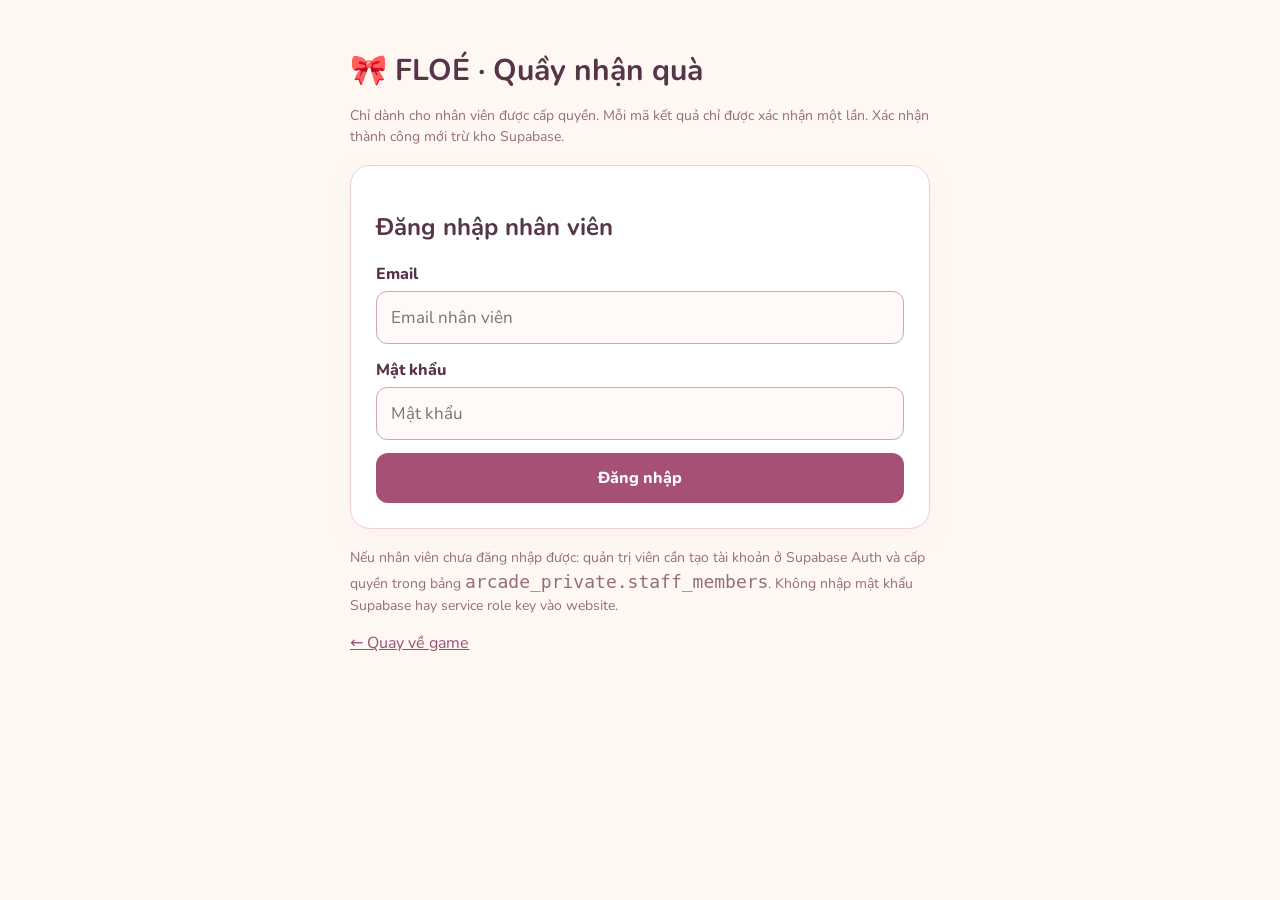
==== staff.html @ d8206705 "feat(preview): secure staff reward verification and atomic stock deduction UI" ====
<!doctype html>
<html lang="vi"><head><meta charset="utf-8"><meta name="viewport" content="width=device-width,initial-scale=1"><title>FLOÉ · Quầy nhận quà</title><link href="https://fonts.googleapis.com/css2?family=Nunito:wght@400;600;700;800;900&display=swap" rel="stylesheet"><style>
:root{color-scheme:light;font-family:Nunito,system-ui,sans-serif;color:#563549;background:#fff8f2}
*{box-sizing:border-box}body{margin:0;padding:24px}main{width:min(580px,100%);margin:26px auto}h1{font-size:30px;margin:0 0 6px}.muted{color:#946d7d;font-size:14px;line-height:1.5}form,.panel{background:white;border:1px solid #edcedb;border-radius:20px;padding:25px;margin:18px 0;box-shadow:0 8px 20px #ead4d72c}label{display:block;font-weight:800;margin:15px 0 6px}input,select{width:100%;font:inherit;font-size:17px;padding:14px;border-radius:11px;border:1.5px solid #cda8bd;background:#fffaf8}button{width:100%;font:800 16px Nunito,sans-serif;background:#a65078;color:white;padding:14px;border:0;border-radius:12px;cursor:pointer;margin-top:13px;min-height:48px}button:disabled{opacity:.5;cursor:not-allowed}.secondary{background:#faf0f4;color:#8c4165;border:1px solid #e5bbd0}.hidden{display:none}.result{white-space:pre-line;border:1px solid #ead7a2;background:#fff9eb;padding:14px;border-radius:12px;margin-top:15px;line-height:1.7}.danger{color:#a52f4e}code{font-size:18px}small{color:#947b86}a{color:#975074}#claim{letter-spacing:2px;text-transform:uppercase;text-align:center;font-size:23px;font-weight:900}#redeem:disabled{filter:grayscale(1)}</style></head>
<body><main><h1>🎀 FLOÉ · Quầy nhận quà</h1><p class="muted">Chỉ dành cho nhân viên được cấp quyền. Mỗi mã kết quả chỉ được xác nhận một lần. Xác nhận thành công mới trừ kho Supabase.</p>
<section id="auth" class="panel"><h2>Đăng nhập nhân viên</h2><label>Email</label><input type="email" id="email" placeholder="Email nhân viên" autocomplete="username"><label>Mật khẩu</label><input type="password" id="password" placeholder="Mật khẩu" autocomplete="current-password"><button id="login">Đăng nhập</button><div id="auth-msg" class="muted" role="status"></div></section>
<section id="counter" class="panel hidden"><div style="display:flex;gap:12px;align-items:center"><h2 style="flex:1;margin:0">Xác nhận quà</h2><button id="logout" class="secondary" style="width:auto;margin:0">Đăng xuất</button></div>
<label>Mã trên màn hình khách</label><input id="claim" autocomplete="off" spellcheck="false" maxlength="11" placeholder="JXXXXXXXXXX"><button id="check">Kiểm tra mã</button>
<div id="status" class="result" role="status">Nhập mã và bấm Kiểm tra. Phải xác minh khách thực sự ở tại quầy trước khi trao quà.</div>
<div id="award" class="hidden"><label>Loại quà thực tế phát</label><select id="prize"><option value="">— Chọn phần thưởng —</option><option value="voucher">Voucher giảm 5%</option><option value="keychain">Móc khóa</option><option value="handmade">Móc khóa handmade</option><option value="candy">2 viên kẹo</option></select><button id="redeem" disabled>Xác nhận đã trao quà và trừ kho</button><p class="muted">Hệ thống sẽ kiểm tra điểm và tồn kho. Chỉ chọn quà đã trao thực tế cho khách.</p></div></section>
<p class="muted">Nếu nhân viên chưa đăng nhập được: quản trị viên cần tạo tài khoản ở Supabase Auth và cấp quyền trong bảng <code>arcade_private.staff_members</code>. Không nhập mật khẩu Supabase hay service role key vào website.</p>
<p><a href="/">← Quay về game</a></p></main><script>
const base="https://etozewzatjchbyrgtorw.supabase.co",key="sb_publishable_RltxXEtMlduczsE1YAu3zw_vKel2gj-",api=base+"/functions/v1/arcade-staff";
const $=x=>document.getElementById(x);let session=null,checked="";
const output=(t,error=false)=>{$("status").textContent=t;$("status").className="result"+(error?" danger":"")};
$("login").onclick=async()=>{try{$("auth-msg").textContent="Đang đăng nhập…";const res=await fetch(base+"/auth/v1/token?grant_type=password",{method:"POST",headers:{"apikey":key,"content-type":"application/json"},body:JSON.stringify({email:$("email").value.trim(),password:$("password").value})});const x=await res.json();if(!res.ok||!x.access_token)throw Error("Sai thông tin đăng nhập hoặc tài khoản chưa được kích hoạt.");session=x.access_token;$("auth").classList.add("hidden");$("counter").classList.remove("hidden");$("password").value="";$("auth-msg").textContent="";}catch(e){$("auth-msg").textContent=e.message}};
$("logout").onclick=()=>{session=null;checked="";$("counter").classList.add("hidden");$("auth").classList.remove("hidden");$("award").classList.add("hidden")};
async function call(action,prize){if(!session)throw Error("Cần đăng nhập lại.");const res=await fetch(api,{method:"POST",headers:{"authorization":"Bearer "+session,"content-type":"application/json"},body:JSON.stringify({action,claim:$("claim").value.trim().toUpperCase(),prize})});const data=await res.json();if(!res.ok||!data.ok)throw Error(data.error||"Không xử lý được mã.");return data}
$("check").onclick=async()=>{checked="";$("award").classList.add("hidden");try{output("Đang kiểm tra dữ liệu…");const d=await call("preview");if(!d.finished)throw Error("Lượt chơi chưa kết thúc.");if(d.claimed)throw Error("Mã này ĐÃ nhận quà: "+(d.prize||""));checked=$("claim").value.trim().toUpperCase();output("Mã hợp lệ · Chưa nhận quà\nCặp ghép: "+d.matches+"/10\nGắp trúng: "+(d.caught?"Có":"Không")+"\nChỉ trao quà khi nhân viên kiểm tra thực tế tại quầy.");$("award").classList.remove("hidden");$("prize").value="";$("redeem").disabled=true;}catch(e){output(e.message,true)}};
$("prize").onchange=()=>{$("redeem").disabled= !$("prize").value||!checked};
$("claim").oninput=()=>{checked="";$("award").classList.add("hidden")};
$("redeem").onclick=async()=>{if(!checked||checked!==$("claim").value.trim().toUpperCase())return;const prize=$("prize").value;if(!prize)return;if(!confirm("Xác nhận đã phát "+$("prize").selectedOptions[0].text+"? Hệ thống sẽ trừ kho và không cho xác nhận lại."))return;$("redeem").disabled=true;try{const d=await call("redeem",prize);output("✅ ĐÃ XÁC NHẬN PHÁT QUÀ\nLoại: "+prize+"\nKho còn: "+d.remaining+"\nMã này không thể đổi thêm lần nữa.");$("award").classList.add("hidden");checked="";}catch(e){output("Không trừ kho: "+e.message,true)}};
</script></body></html>
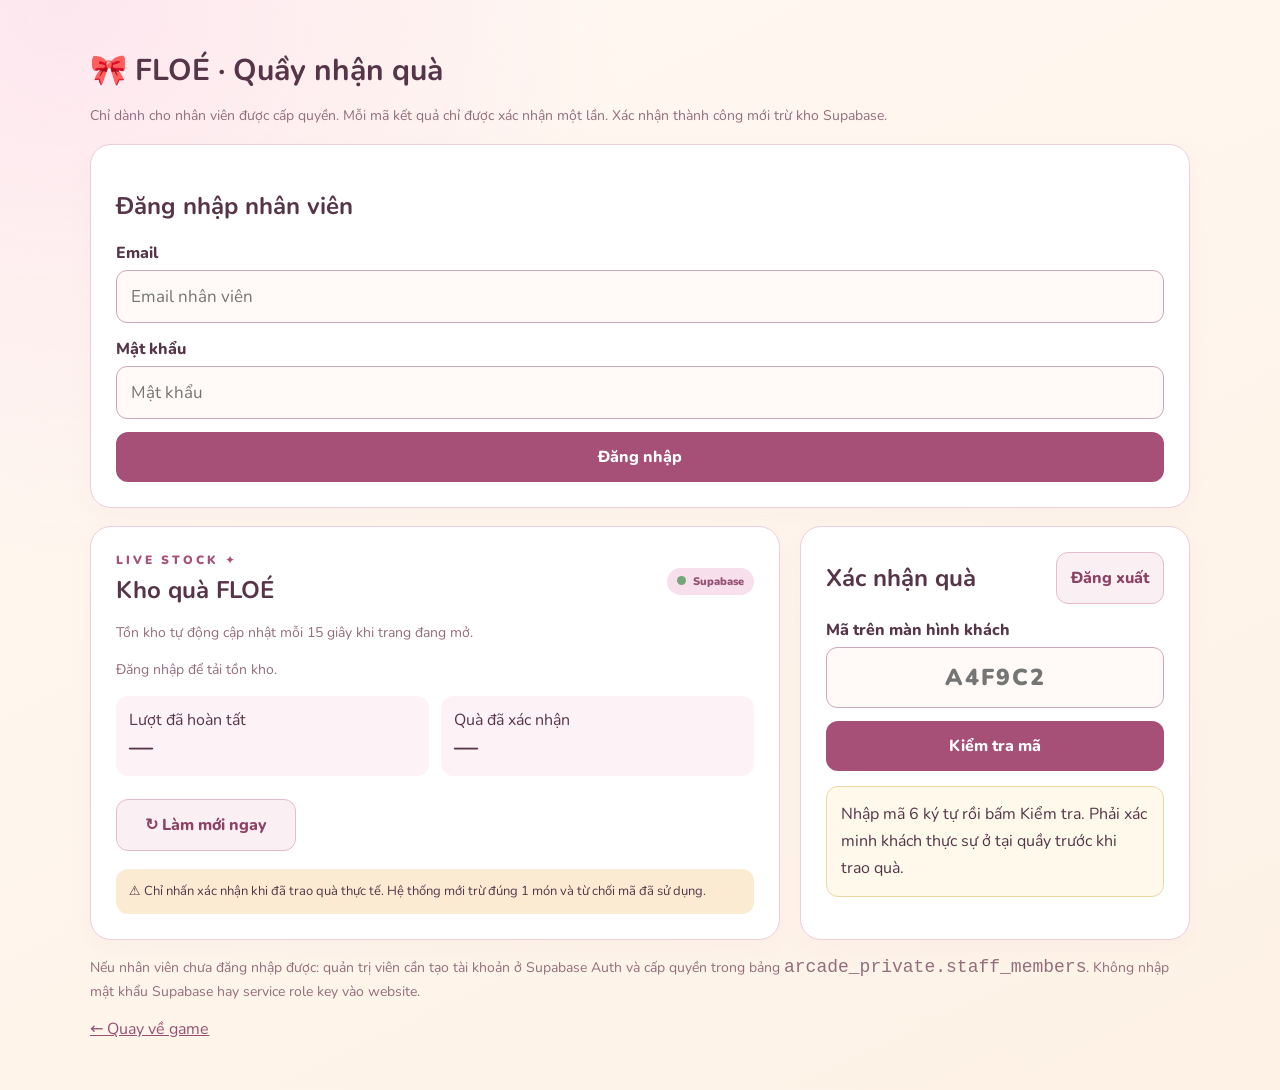
==== commit 5f73f228: "feat(staff): live Supabase reward inventory and responsive counter dashboard" ====
--- a/staff.html
+++ b/staff.html
@@ -1,23 +1,43 @@
 <!doctype html>
 <html lang="vi"><head><meta charset="utf-8"><meta name="viewport" content="width=device-width,initial-scale=1"><title>FLOÉ · Quầy nhận quà</title><link href="https://fonts.googleapis.com/css2?family=Nunito:wght@400;600;700;800;900&display=swap" rel="stylesheet"><style>
 :root{color-scheme:light;font-family:Nunito,system-ui,sans-serif;color:#563549;background:#fff8f2}
-*{box-sizing:border-box}body{margin:0;padding:24px}main{width:min(580px,100%);margin:26px auto}h1{font-size:30px;margin:0 0 6px}.muted{color:#946d7d;font-size:14px;line-height:1.5}form,.panel{background:white;border:1px solid #edcedb;border-radius:20px;padding:25px;margin:18px 0;box-shadow:0 8px 20px #ead4d72c}label{display:block;font-weight:800;margin:15px 0 6px}input,select{width:100%;font:inherit;font-size:17px;padding:14px;border-radius:11px;border:1.5px solid #cda8bd;background:#fffaf8}button{width:100%;font:800 16px Nunito,sans-serif;background:#a65078;color:white;padding:14px;border:0;border-radius:12px;cursor:pointer;margin-top:13px;min-height:48px}button:disabled{opacity:.5;cursor:not-allowed}.secondary{background:#faf0f4;color:#8c4165;border:1px solid #e5bbd0}.hidden{display:none}.result{white-space:pre-line;border:1px solid #ead7a2;background:#fff9eb;padding:14px;border-radius:12px;margin-top:15px;line-height:1.7}.danger{color:#a52f4e}code{font-size:18px}small{color:#947b86}a{color:#975074}#claim{letter-spacing:2px;text-transform:uppercase;text-align:center;font-size:23px;font-weight:900}#redeem:disabled{filter:grayscale(1)}</style></head>
+*{box-sizing:border-box}body{margin:0;padding:24px}main{width:min(580px,100%);margin:26px auto}h1{font-size:30px;margin:0 0 6px}.muted{color:#946d7d;font-size:14px;line-height:1.5}form,.panel{background:white;border:1px solid #edcedb;border-radius:20px;padding:25px;margin:18px 0;box-shadow:0 8px 20px #ead4d72c}label{display:block;font-weight:800;margin:15px 0 6px}input,select{width:100%;font:inherit;font-size:17px;padding:14px;border-radius:11px;border:1.5px solid #cda8bd;background:#fffaf8}button{width:100%;font:800 16px Nunito,sans-serif;background:#a65078;color:white;padding:14px;border:0;border-radius:12px;cursor:pointer;margin-top:13px;min-height:48px}button:disabled{opacity:.5;cursor:not-allowed}.secondary{background:#faf0f4;color:#8c4165;border:1px solid #e5bbd0}.hidden{display:none}.result{white-space:pre-line;border:1px solid #ead7a2;background:#fff9eb;padding:14px;border-radius:12px;margin-top:15px;line-height:1.7}.danger{color:#a52f4e}code{font-size:18px}small{color:#947b86}a{color:#975074}#claim{letter-spacing:2px;text-transform:uppercase;text-align:center;font-size:23px;font-weight:900}#redeem:disabled{filter:grayscale(1)}</style><style>
+body{background:radial-gradient(circle at 5% 0%,#fde7ef 0,transparent 34%),linear-gradient(155deg,#fff8f2,#fef2e6);min-height:100vh}
+main{width:min(1100px,100%)}.dashboard-top{display:flex;align-items:center;gap:18px;justify-content:space-between;margin:0 0 10px}.brand-kicker{letter-spacing:3px;font-size:12px;font-weight:900;color:#a95078}.staff-layout{display:grid;grid-template-columns:minmax(0,1fr) minmax(300px,390px);gap:20px}.staff-layout .panel{margin:0}.stock-grid{display:grid;grid-template-columns:repeat(2,minmax(0,1fr));gap:12px;margin:16px 0}.stock-item{background:#fff8f8;border:1px solid #f0dae3;padding:16px;border-radius:16px}.stock-num{font-size:38px;font-weight:900;color:#9d466b;line-height:1.1}.stock-name{font-weight:800;color:#634d59}.stock-meta{color:#9a7c88;font-size:12px}.stock-item.low{background:#fff6e3;border-color:#f2d6aa}.status-dot{display:inline-block;width:9px;height:9px;border-radius:50%;background:#77a57b;margin-right:7px}#stock-error{color:#b13b5d;font-weight:700}.stats-row{display:flex;gap:12px;flex-wrap:wrap}.mini-stat{flex:1;min-width:100px;padding:13px;border-radius:12px;background:#fdf3f6}.mini-stat strong{font-size:24px;display:block}.note{background:#fbebd2;border-radius:12px;padding:13px;font-size:13px;line-height:1.5}.staff-title{font-size:17px;font-weight:900;margin:18px 0 8px}#stock-refresh{max-width:180px}.panel{border-radius:21px}.primary-title{font-size:32px;color:#593449}.tag{background:#f7e0eb;padding:6px 10px;border-radius:25px;font-size:11px;font-weight:900;color:#985174;white-space:nowrap}#inventory-panel.hidden{display:none}@media(max-width:800px){.staff-layout{grid-template-columns:1fr}.dashboard-top{align-items:start;flex-wrap:wrap}.stock-num{font-size:31px}body{padding:15px}main{margin:10px auto}.panel{padding:18px}}
+</style></head>
 <body><main><h1>🎀 FLOÉ · Quầy nhận quà</h1><p class="muted">Chỉ dành cho nhân viên được cấp quyền. Mỗi mã kết quả chỉ được xác nhận một lần. Xác nhận thành công mới trừ kho Supabase.</p>
 <section id="auth" class="panel"><h2>Đăng nhập nhân viên</h2><label>Email</label><input type="email" id="email" placeholder="Email nhân viên" autocomplete="username"><label>Mật khẩu</label><input type="password" id="password" placeholder="Mật khẩu" autocomplete="current-password"><button id="login">Đăng nhập</button><div id="auth-msg" class="muted" role="status"></div></section>
-<section id="counter" class="panel hidden"><div style="display:flex;gap:12px;align-items:center"><h2 style="flex:1;margin:0">Xác nhận quà</h2><button id="logout" class="secondary" style="width:auto;margin:0">Đăng xuất</button></div>
-<label>Mã trên màn hình khách</label><input id="claim" autocomplete="off" spellcheck="false" maxlength="11" placeholder="JXXXXXXXXXX"><button id="check">Kiểm tra mã</button>
-<div id="status" class="result" role="status">Nhập mã và bấm Kiểm tra. Phải xác minh khách thực sự ở tại quầy trước khi trao quà.</div>
+<div id="work-area" class="staff-layout hidden"><section id="inventory-panel" class="panel"><div class="dashboard-top"><div><div class="brand-kicker">LIVE STOCK ✦</div><h2 style="margin:6px 0">Kho quà FLOÉ</h2></div><span class="tag"><span class="status-dot"></span>Supabase</span></div><div class="muted">Tồn kho tự động cập nhật mỗi 15 giây khi trang đang mở.</div><div id="stock-grid" class="stock-grid"><div class="muted">Đăng nhập để tải tồn kho.</div></div><div class="stats-row"><div class="mini-stat">Lượt đã hoàn tất<strong id="completed">—</strong></div><div class="mini-stat">Quà đã xác nhận<strong id="redeemed">—</strong></div></div><div class="muted" id="stock-updated" style="margin-top:10px"></div><div id="stock-error"></div><button class="secondary" id="stock-refresh">↻ Làm mới ngay</button><div class="note" style="margin-top:18px">⚠️ Chỉ nhấn xác nhận khi đã trao quà thực tế. Hệ thống mới trừ đúng 1 món và từ chối mã đã sử dụng.</div></section><section id="counter" class="panel"><div style="display:flex;gap:12px;align-items:center"><h2 style="flex:1;margin:0">Xác nhận quà</h2><button id="logout" class="secondary" style="width:auto;margin:0">Đăng xuất</button></div>
+<label>Mã trên màn hình khách</label><input id="claim" autocomplete="off" spellcheck="false" maxlength="11" placeholder="A4F9C2"><button id="check">Kiểm tra mã</button>
+<div id="status" class="result" role="status">Nhập mã 6 ký tự rồi bấm Kiểm tra. Phải xác minh khách thực sự ở tại quầy trước khi trao quà.</div>
 <div id="award" class="hidden"><label>Loại quà thực tế phát</label><select id="prize"><option value="">— Chọn phần thưởng —</option><option value="voucher">Voucher giảm 5%</option><option value="keychain">Móc khóa</option><option value="handmade">Móc khóa handmade</option><option value="candy">2 viên kẹo</option></select><button id="redeem" disabled>Xác nhận đã trao quà và trừ kho</button><p class="muted">Hệ thống sẽ kiểm tra điểm và tồn kho. Chỉ chọn quà đã trao thực tế cho khách.</p></div></section>
-<p class="muted">Nếu nhân viên chưa đăng nhập được: quản trị viên cần tạo tài khoản ở Supabase Auth và cấp quyền trong bảng <code>arcade_private.staff_members</code>. Không nhập mật khẩu Supabase hay service role key vào website.</p>
+</div><p class="muted">Nếu nhân viên chưa đăng nhập được: quản trị viên cần tạo tài khoản ở Supabase Auth và cấp quyền trong bảng <code>arcade_private.staff_members</code>. Không nhập mật khẩu Supabase hay service role key vào website.</p>
 <p><a href="/">← Quay về game</a></p></main><script>
 const base="https://etozewzatjchbyrgtorw.supabase.co",key="sb_publishable_RltxXEtMlduczsE1YAu3zw_vKel2gj-",api=base+"/functions/v1/arcade-staff";
-const $=x=>document.getElementById(x);let session=null,checked="";
+const $=x=>document.getElementById(x);let session=null,checked="";let stockTimer=null;
 const output=(t,error=false)=>{$("status").textContent=t;$("status").className="result"+(error?" danger":"")};
-$("login").onclick=async()=>{try{$("auth-msg").textContent="Đang đăng nhập…";const res=await fetch(base+"/auth/v1/token?grant_type=password",{method:"POST",headers:{"apikey":key,"content-type":"application/json"},body:JSON.stringify({email:$("email").value.trim(),password:$("password").value})});const x=await res.json();if(!res.ok||!x.access_token)throw Error("Sai thông tin đăng nhập hoặc tài khoản chưa được kích hoạt.");session=x.access_token;$("auth").classList.add("hidden");$("counter").classList.remove("hidden");$("password").value="";$("auth-msg").textContent="";}catch(e){$("auth-msg").textContent=e.message}};
-$("logout").onclick=()=>{session=null;checked="";$("counter").classList.add("hidden");$("auth").classList.remove("hidden");$("award").classList.add("hidden")};
+$("login").onclick=async()=>{try{$("auth-msg").textContent="Đang đăng nhập…";const res=await fetch(base+"/auth/v1/token?grant_type=password",{method:"POST",headers:{"apikey":key,"content-type":"application/json"},body:JSON.stringify({email:$("email").value.trim(),password:$("password").value})});const x=await res.json();if(!res.ok||!x.access_token)throw Error("Sai thông tin đăng nhập hoặc tài khoản chưa được kích hoạt.");session=x.access_token;$("auth").classList.add("hidden");$("work-area").classList.remove("hidden");loadStock();stockTimer=setInterval(()=>{if(!document.hidden)loadStock()},15000);$("password").value="";$("auth-msg").textContent="";}catch(e){$("auth-msg").textContent=e.message}};
+$("logout").onclick=()=>{session=null;checked="";$("work-area").classList.add("hidden");if(stockTimer)clearInterval(stockTimer);$("auth").classList.remove("hidden");$("award").classList.add("hidden")};
 async function call(action,prize){if(!session)throw Error("Cần đăng nhập lại.");const res=await fetch(api,{method:"POST",headers:{"authorization":"Bearer "+session,"content-type":"application/json"},body:JSON.stringify({action,claim:$("claim").value.trim().toUpperCase(),prize})});const data=await res.json();if(!res.ok||!data.ok)throw Error(data.error||"Không xử lý được mã.");return data}
 $("check").onclick=async()=>{checked="";$("award").classList.add("hidden");try{output("Đang kiểm tra dữ liệu…");const d=await call("preview");if(!d.finished)throw Error("Lượt chơi chưa kết thúc.");if(d.claimed)throw Error("Mã này ĐÃ nhận quà: "+(d.prize||""));checked=$("claim").value.trim().toUpperCase();output("Mã hợp lệ · Chưa nhận quà\nCặp ghép: "+d.matches+"/10\nGắp trúng: "+(d.caught?"Có":"Không")+"\nChỉ trao quà khi nhân viên kiểm tra thực tế tại quầy.");$("award").classList.remove("hidden");$("prize").value="";$("redeem").disabled=true;}catch(e){output(e.message,true)}};
 $("prize").onchange=()=>{$("redeem").disabled= !$("prize").value||!checked};
 $("claim").oninput=()=>{checked="";$("award").classList.add("hidden")};
-$("redeem").onclick=async()=>{if(!checked||checked!==$("claim").value.trim().toUpperCase())return;const prize=$("prize").value;if(!prize)return;if(!confirm("Xác nhận đã phát "+$("prize").selectedOptions[0].text+"? Hệ thống sẽ trừ kho và không cho xác nhận lại."))return;$("redeem").disabled=true;try{const d=await call("redeem",prize);output("✅ ĐÃ XÁC NHẬN PHÁT QUÀ\nLoại: "+prize+"\nKho còn: "+d.remaining+"\nMã này không thể đổi thêm lần nữa.");$("award").classList.add("hidden");checked="";}catch(e){output("Không trừ kho: "+e.message,true)}};
+$("redeem").onclick=async()=>{if(!checked||checked!==$("claim").value.trim().toUpperCase())return;const prize=$("prize").value;if(!prize)return;if(!confirm("Xác nhận đã phát "+$("prize").selectedOptions[0].text+"? Hệ thống sẽ trừ kho và không cho xác nhận lại."))return;$("redeem").disabled=true;try{const d=await call("redeem",prize);output("✅ ĐÃ XÁC NHẬN PHÁT QUÀ\nLoại: "+prize+"\nKho còn: "+d.remaining+"\nMã này không thể đổi thêm lần nữa.");$("award").classList.add("hidden");checked="";await loadStock();}catch(e){output("Không trừ kho: "+e.message,true)}};
+
+const names={candy:"Hai viên kẹo",voucher:"Voucher 5%",keychain:"Móc khóa vui nhộn",handmade:"Móc khóa handmade"};
+const emojis={candy:"🍬",voucher:"🎟️",keychain:"🎀",handmade:"🧸"};
+async function loadStock(){
+ if(!session)return;
+ try{
+ const res=await fetch(api,{method:"POST",headers:{"authorization":"Bearer "+session,"content-type":"application/json"},body:JSON.stringify({action:"inventory"})});
+ const data=await res.json();
+ if(!res.ok||!data.ok)throw Error(data.error||"Không đọc được tồn kho");
+ $("stock-grid").innerHTML=(data.items||[]).map(x=>'<div class="stock-item '+(x.stock<=5?'low':'')+'"><div style="font-size:25px">'+(emojis[x.id]||"🎁")+'</div><div class="stock-num">'+Number(x.stock).toLocaleString("vi-VN")+'</div><div class="stock-name">'+(names[x.id]||"Quà tặng")+'</div><div class="stock-meta">'+(x.stock<=5?"Sắp hết":"Sẵn sàng phát")+'</div></div>').join("");
+ $("completed").textContent=Number(data.completed||0).toLocaleString("vi-VN");
+ $("redeemed").textContent=Number(data.redeemed||0).toLocaleString("vi-VN");
+ $("stock-updated").textContent="Cập nhật lúc "+new Date().toLocaleTimeString("vi-VN");
+ $("stock-error").textContent="";
+ }catch(e){$("stock-error").textContent="Không cập nhật được kho: "+e.message}
+}
+$("stock-refresh").onclick=loadStock;
 </script></body></html>
